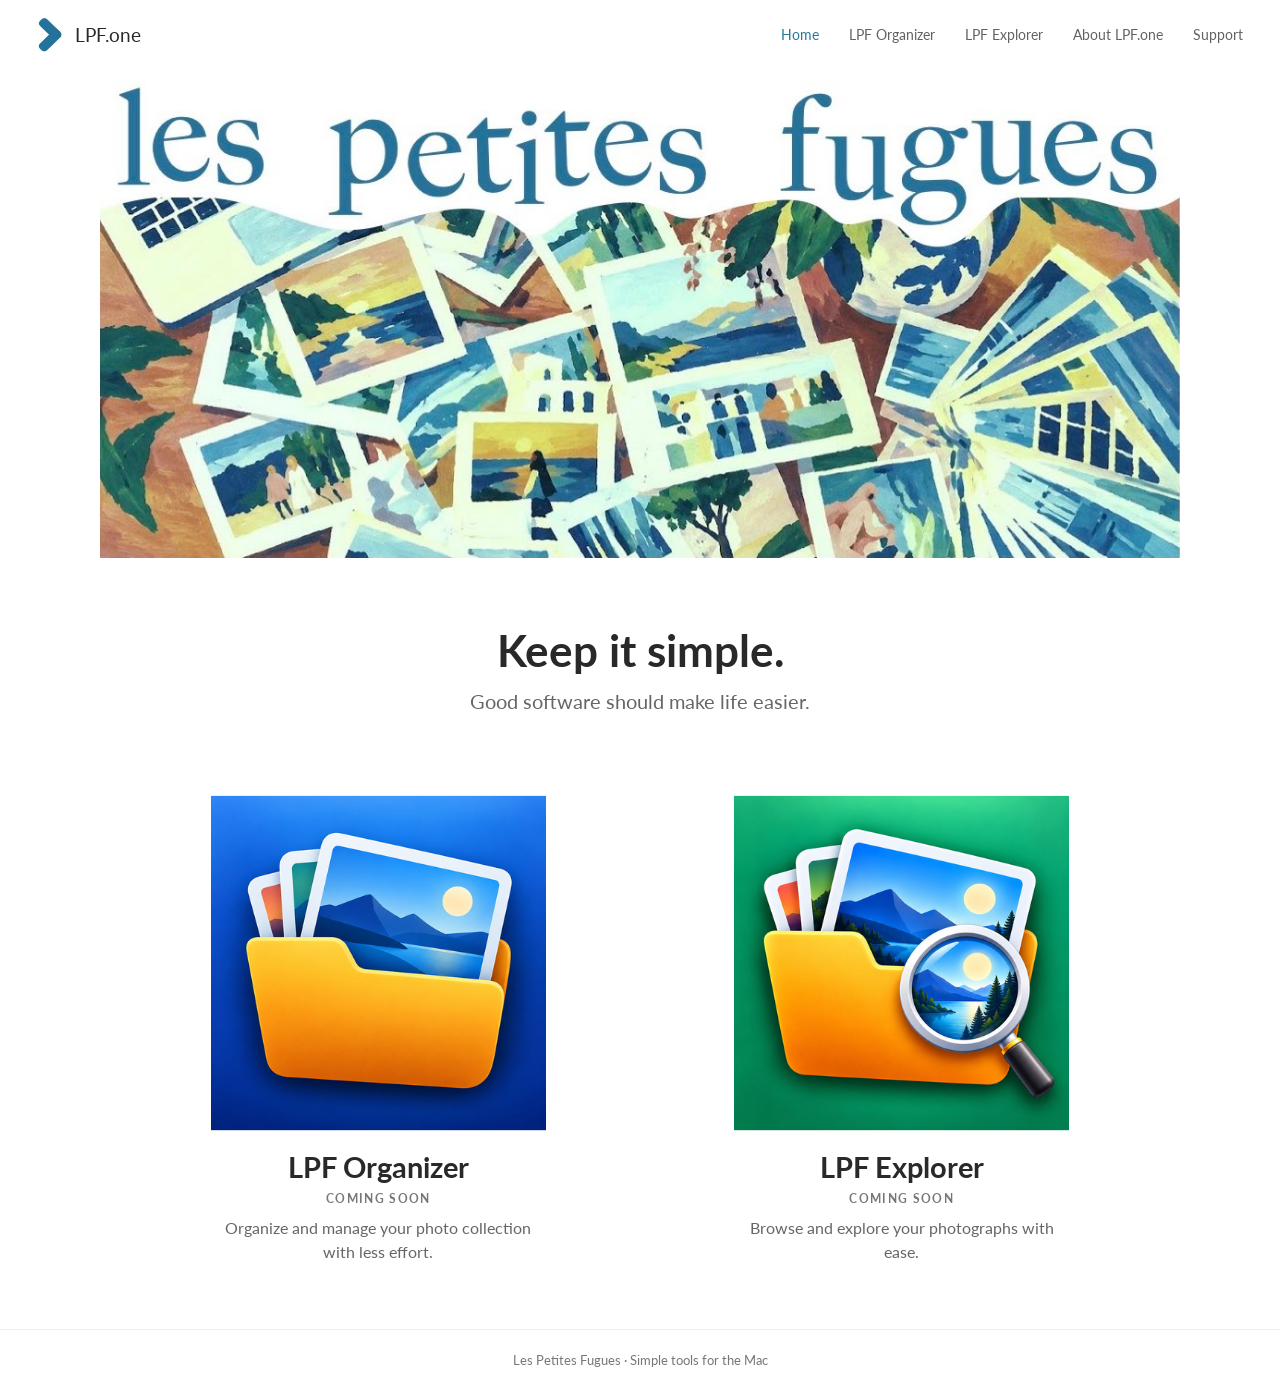
==== index.html @ 21393a83 "Add files via upload" ====
<!doctype html><html lang="en"><head><meta charset="utf-8"><meta name="viewport" content="width=device-width,initial-scale=1"><meta name="theme-color" content="#ffffff"><meta name="description" content="Les Petites Fugues — thoughtfully designed Mac utilities for managing your photographs."><title>Home — Les Petites Fugues</title><link rel="icon" type="image/png" href="assets/favicon.png"><link rel="stylesheet" href="style.css"></head><body><header class="site-header"><a class="brand" href="index.html"><img src="assets/lpf-symbol.jpg" alt=""><span>LPF.one</span></a><nav aria-label="Main navigation"><a href="index.html" aria-current="page">Home</a><a href="organizer.html">LPF Organizer</a><a href="explorer.html">LPF Explorer</a><a href="about.html">About LPF.one</a><a href="support.html">Support</a></nav></header><main><section class="hero" aria-label="Les Petites Fugues"><img src="assets/home.jpg" alt="Les Petites Fugues — illustrated collection of photographs and travel scenes" width="1169" height="516"></section><section class="slogan" aria-live="off"><h1 id="slogan-title">Your photos. Your way.</h1><p id="slogan-description">A simpler way to keep your photo collection organized.</p></section><section class="apps" aria-label="Our applications"><article class="app"><a href="organizer.html"><img src="assets/organizer.png" alt="LPF Organizer app icon" width="600" height="452"><h2>LPF Organizer</h2></a><div class="status">Coming soon</div><p>Organize and manage your photo collection with less effort.</p></article><article class="app"><a href="explorer.html"><img src="assets/explorer.png" alt="LPF Explorer app icon" width="600" height="452"><h2>LPF Explorer</h2></a><div class="status">Coming soon</div><p>Browse and explore your photographs with ease.</p></article></section></main><footer class="footer">Les Petites Fugues · Simple tools for the Mac</footer><script src="slogans.js" defer></script></body></html>
---- style.css ----
@import url('https://fonts.googleapis.com/css2?family=Lato:wght@400;700&display=swap');
:root{color-scheme:light;--ink:#292929;--muted:#666;--blue:#27789b}
*{box-sizing:border-box}html{scroll-behavior:smooth}body{margin:0;background:#fff;color:var(--ink);font-family:Lato,Arial,sans-serif}
a{color:inherit}a:focus-visible{outline:3px solid var(--blue);outline-offset:5px;border-radius:3px}
.site-header{max-width:1140px;margin:auto;padding:17px 22px;display:flex;align-items:center;justify-content:space-between;gap:16px}
.brand{display:flex;align-items:center;gap:11px;text-decoration:none;font-size:19px;white-space:nowrap}.brand img{width:27px;height:35px;object-fit:contain}
nav{display:flex;gap:clamp(12px,3vw,30px);align-items:center}nav a{text-decoration:none;color:#626262;font-size:14px}nav a:hover,nav a[aria-current=page]{color:var(--blue)}
main{max-width:1120px;margin:auto;padding:0 20px 55px}.hero{margin:12px auto 0;max-width:1080px}.hero img{width:100%;height:auto;display:block}
.slogan{text-align:center;margin:clamp(34px,6vw,65px) auto clamp(44px,7vw,76px);max-width:900px;padding:0 8px;min-height:96px}
.slogan h1{font-size:clamp(25px,4vw,44px);line-height:1.23;margin:0 0 10px;font-weight:700;overflow-wrap:break-word}
.slogan p{font-size:clamp(15px,1.85vw,20px);line-height:1.45;margin:0;color:var(--muted)}
.apps{display:grid;grid-template-columns:repeat(2,minmax(0,1fr));gap:clamp(24px,6vw,90px);max-width:970px;margin:auto}.app{text-align:center}.app a{text-decoration:none;display:block}.app img{display:block;width:100%;max-width:450px;height:auto;margin:0 auto 18px}.app h2{font-size:clamp(22px,2.5vw,29px);margin:0 0 7px}.app p{font-size:16px;line-height:1.5;color:var(--muted);margin:10px auto;max-width:340px}
.status{font-size:12px;letter-spacing:.11em;text-transform:uppercase;color:#777;font-weight:700}.footer{border-top:1px solid #eee;padding:22px;text-align:center;color:#777;font-size:13px}
.detail{max-width:760px;margin:40px auto 100px;text-align:center}.detail img{width:min(100%,440px);height:auto}.detail h1{font-size:clamp(28px,4vw,42px);margin:14px 0}.detail p{color:var(--muted);font-size:18px;line-height:1.55}.back{display:inline-block;margin-top:26px;color:var(--blue)}
@media(max-width:600px){.site-header{padding:12px 16px}.brand{font-size:16px}.brand img{width:22px;height:30px}nav{gap:12px}nav a{font-size:12px}main{padding:0 15px 40px}.hero{margin-top:16px}.slogan{margin:32px auto 48px;min-height:0}.slogan h1{font-size:clamp(24px,6vw,30px);margin-bottom:9px}.slogan p{font-size:15px}.apps{grid-template-columns:1fr;gap:48px}.app img{max-width:360px;margin-bottom:12px}.app p{font-size:15px}.detail{margin:35px auto 75px}}
@media(max-width:360px){.brand span{display:none}nav{gap:10px}}
@media(prefers-reduced-motion:reduce){html{scroll-behavior:auto}}

/* V2: additional pages and responsive five-item navigation */
.site-header{max-width:1250px;flex-wrap:wrap}
.site-header nav{flex-wrap:wrap;justify-content:flex-end;row-gap:10px}
.info-page{max-width:850px;margin:clamp(32px,5vw,70px) auto 100px;line-height:1.7;font-size:17px}
.info-page h1{font-size:clamp(28px,4vw,39px);line-height:1.2;margin:0 0 28px}
.info-page h2{font-size:22px;margin:34px 0 10px}
.info-page p{margin:0 0 20px}.info-page .lead{font-size:20px;font-weight:700}
.info-page ul{padding-left:24px;margin:0 0 24px}.info-page li{padding-left:4px;margin:7px 0}
.info-page a{color:var(--blue);text-underline-offset:3px}.info-page .muted{color:var(--muted)}
@media(max-width:720px){.site-header{flex-direction:column;align-items:flex-start;gap:12px}.site-header nav{justify-content:flex-start;gap:11px 19px}.info-page{font-size:16px;margin:35px auto 70px}.info-page .lead{font-size:18px}}
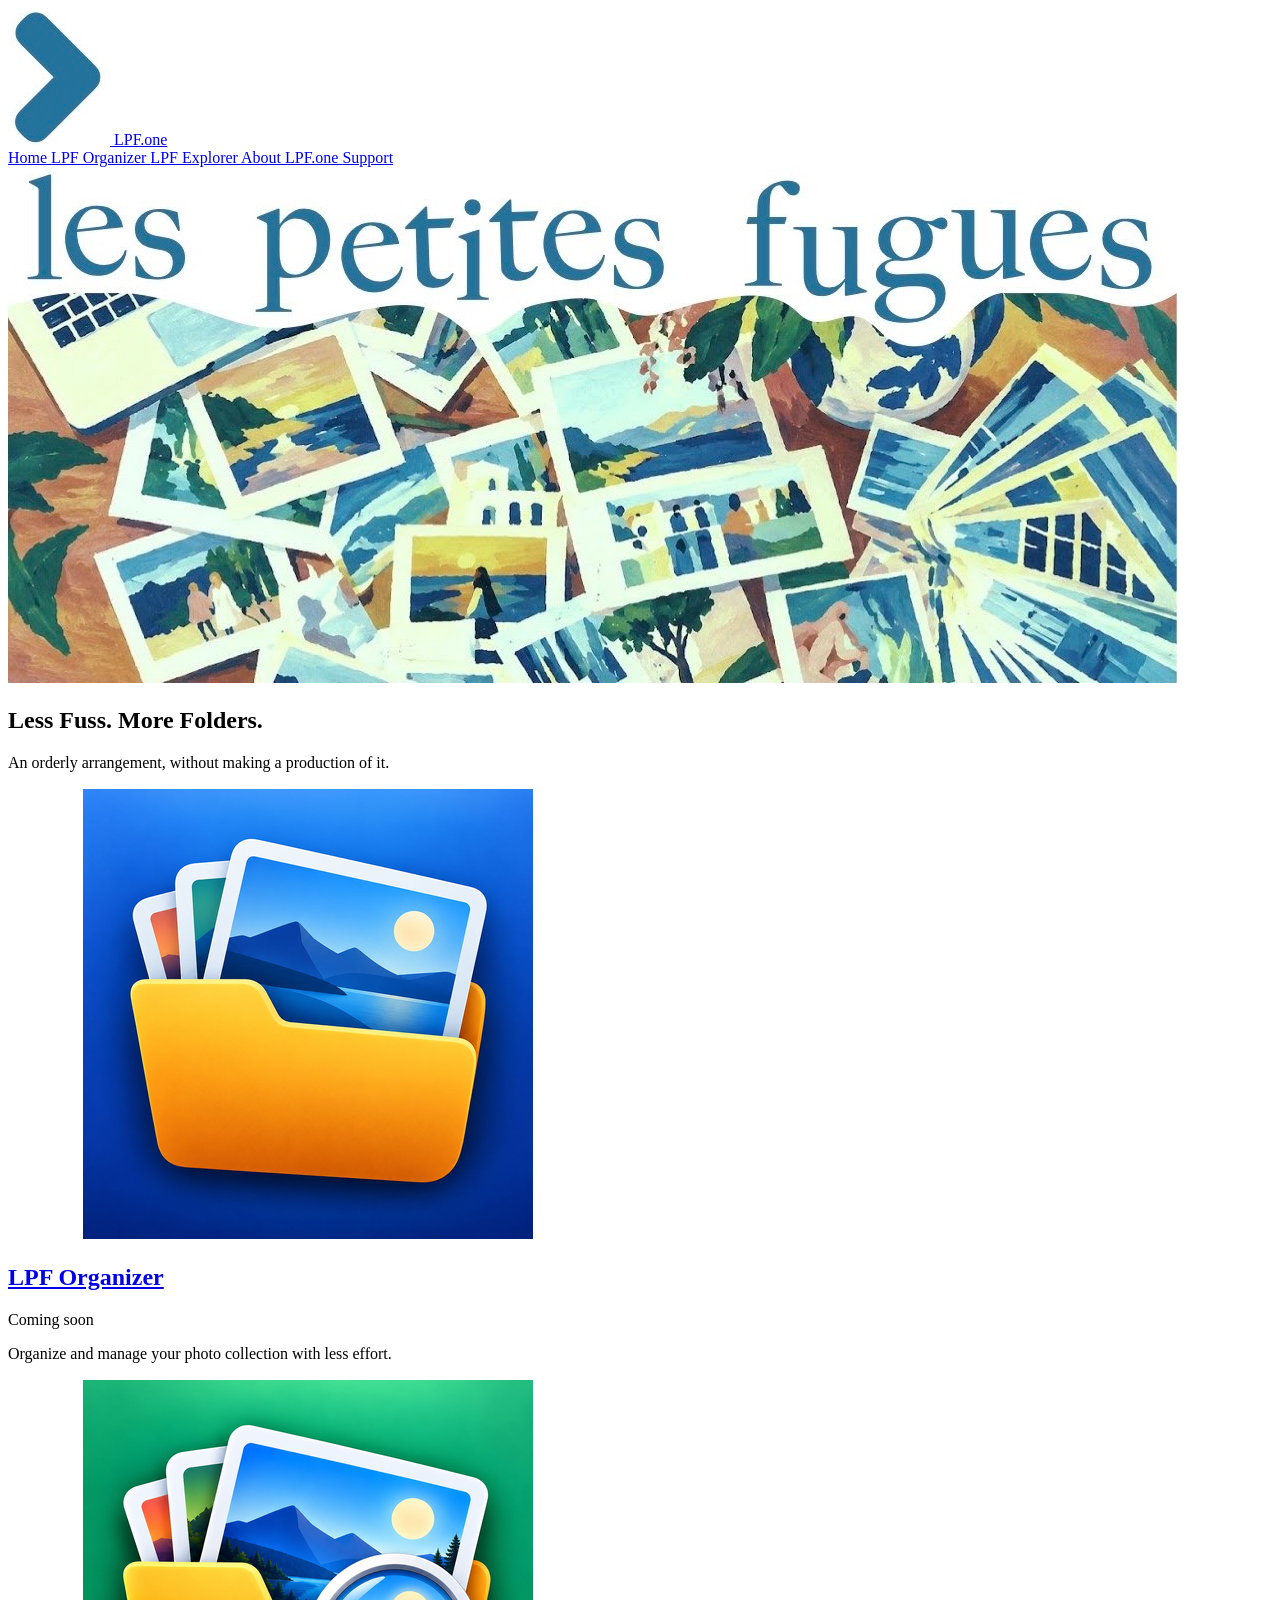
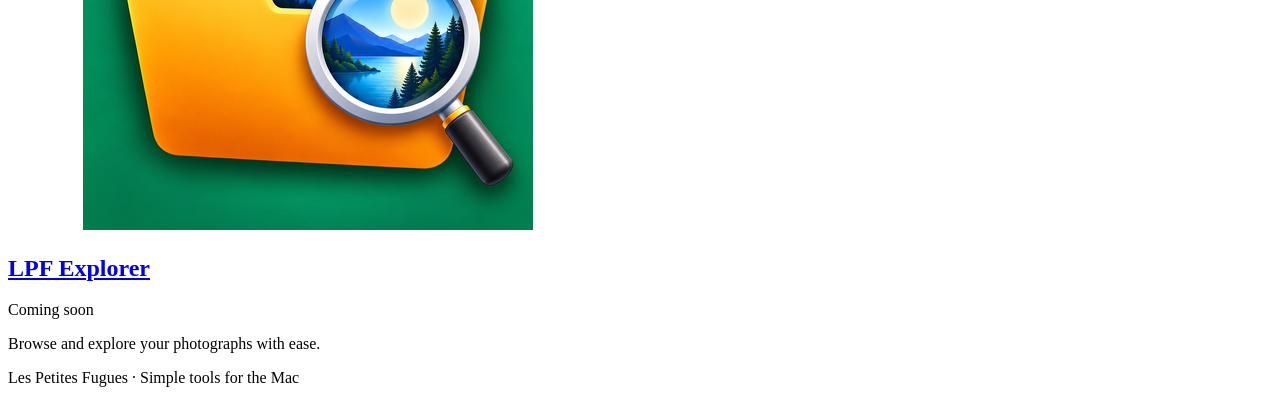
==== commit 88622d90: "Add files via upload" ====
--- a/index.html
+++ b/index.html
@@ -1 +1,92 @@
-<!doctype html><html lang="en"><head><meta charset="utf-8"><meta name="viewport" content="width=device-width,initial-scale=1"><meta name="theme-color" content="#ffffff"><meta name="description" content="Les Petites Fugues — thoughtfully designed Mac utilities for managing your photographs."><title>Home — Les Petites Fugues</title><link rel="icon" type="image/png" href="assets/favicon.png"><link rel="stylesheet" href="style.css"></head><body><header class="site-header"><a class="brand" href="index.html"><img src="assets/lpf-symbol.jpg" alt=""><span>LPF.one</span></a><nav aria-label="Main navigation"><a href="index.html" aria-current="page">Home</a><a href="organizer.html">LPF Organizer</a><a href="explorer.html">LPF Explorer</a><a href="about.html">About LPF.one</a><a href="support.html">Support</a></nav></header><main><section class="hero" aria-label="Les Petites Fugues"><img src="assets/home.jpg" alt="Les Petites Fugues — illustrated collection of photographs and travel scenes" width="1169" height="516"></section><section class="slogan" aria-live="off"><h1 id="slogan-title">Your photos. Your way.</h1><p id="slogan-description">A simpler way to keep your photo collection organized.</p></section><section class="apps" aria-label="Our applications"><article class="app"><a href="organizer.html"><img src="assets/organizer.png" alt="LPF Organizer app icon" width="600" height="452"><h2>LPF Organizer</h2></a><div class="status">Coming soon</div><p>Organize and manage your photo collection with less effort.</p></article><article class="app"><a href="explorer.html"><img src="assets/explorer.png" alt="LPF Explorer app icon" width="600" height="452"><h2>LPF Explorer</h2></a><div class="status">Coming soon</div><p>Browse and explore your photographs with ease.</p></article></section></main><footer class="footer">Les Petites Fugues · Simple tools for the Mac</footer><script src="slogans.js" defer></script></body></html>+<!doctype html>
+<html lang="en">
+ <head>
+  <meta charset="utf-8"/>
+  <meta content="width=device-width,initial-scale=1" name="viewport"/>
+  <meta content="#ffffff" name="theme-color"/>
+  <meta content="Les Petites Fugues — thoughtfully designed Mac utilities for managing your photographs." name="description"/>
+  <title>
+   Home — Les Petites Fugues
+  </title>
+  <link href="assets/favicon.png" rel="icon" type="image/png"/>
+  <link href="style.css" rel="stylesheet"/>
+  <script defer="True" src="assets/analytics.js">
+  </script>
+ </head>
+ <body>
+  <header class="site-header">
+   <a class="brand" href="index.html">
+    <img alt="" src="assets/lpf-symbol.jpg"/>
+    <span>
+     LPF.one
+    </span>
+   </a>
+   <nav aria-label="Main navigation">
+    <a aria-current="page" href="index.html">
+     Home
+    </a>
+    <a href="organizer.html">
+     LPF Organizer
+    </a>
+    <a href="explorer.html">
+     LPF Explorer
+    </a>
+    <a href="about.html">
+     About LPF.one
+    </a>
+    <a href="support.html">
+     Support
+    </a>
+   </nav>
+  </header>
+  <main>
+   <section aria-label="Les Petites Fugues" class="hero">
+    <img alt="Les Petites Fugues — illustrated collection of photographs and travel scenes" height="516" src="assets/home.jpg" width="1169"/>
+   </section>
+   <section aria-live="off" class="slogan">
+    <h1 id="slogan-title">
+     Your photos. Your way.
+    </h1>
+    <p id="slogan-description">
+     A simpler way to keep your photo collection organized.
+    </p>
+   </section>
+   <section aria-label="Our applications" class="apps">
+    <article class="app">
+     <a href="organizer.html">
+      <img alt="LPF Organizer app icon" height="452" src="assets/organizer.png" width="600"/>
+      <h2>
+       LPF Organizer
+      </h2>
+     </a>
+     <div class="status">
+      Coming soon
+     </div>
+     <p>
+      Organize and manage your photo collection with less effort.
+     </p>
+    </article>
+    <article class="app">
+     <a href="explorer.html">
+      <img alt="LPF Explorer app icon" height="452" src="assets/explorer.png" width="600"/>
+      <h2>
+       LPF Explorer
+      </h2>
+     </a>
+     <div class="status">
+      Coming soon
+     </div>
+     <p>
+      Browse and explore your photographs with ease.
+     </p>
+    </article>
+   </section>
+  </main>
+  <footer class="footer">
+   Les Petites Fugues · Simple tools for the Mac
+  </footer>
+  <script defer="" src="slogans.js">
+  </script>
+ </body>
+</html>
+
--- a/style.css
+++ b/style.css
@@ -1,28 +1,362 @@
-@import url('https://fonts.googleapis.com/css2?family=Lato:wght@400;700&display=swap');
-:root{color-scheme:light;--ink:#292929;--muted:#666;--blue:#27789b}
-*{box-sizing:border-box}html{scroll-behavior:smooth}body{margin:0;background:#fff;color:var(--ink);font-family:Lato,Arial,sans-serif}
-a{color:inherit}a:focus-visible{outline:3px solid var(--blue);outline-offset:5px;border-radius:3px}
-.site-header{max-width:1140px;margin:auto;padding:17px 22px;display:flex;align-items:center;justify-content:space-between;gap:16px}
-.brand{display:flex;align-items:center;gap:11px;text-decoration:none;font-size:19px;white-space:nowrap}.brand img{width:27px;height:35px;object-fit:contain}
-nav{display:flex;gap:clamp(12px,3vw,30px);align-items:center}nav a{text-decoration:none;color:#626262;font-size:14px}nav a:hover,nav a[aria-current=page]{color:var(--blue)}
-main{max-width:1120px;margin:auto;padding:0 20px 55px}.hero{margin:12px auto 0;max-width:1080px}.hero img{width:100%;height:auto;display:block}
-.slogan{text-align:center;margin:clamp(34px,6vw,65px) auto clamp(44px,7vw,76px);max-width:900px;padding:0 8px;min-height:96px}
-.slogan h1{font-size:clamp(25px,4vw,44px);line-height:1.23;margin:0 0 10px;font-weight:700;overflow-wrap:break-word}
-.slogan p{font-size:clamp(15px,1.85vw,20px);line-height:1.45;margin:0;color:var(--muted)}
-.apps{display:grid;grid-template-columns:repeat(2,minmax(0,1fr));gap:clamp(24px,6vw,90px);max-width:970px;margin:auto}.app{text-align:center}.app a{text-decoration:none;display:block}.app img{display:block;width:100%;max-width:450px;height:auto;margin:0 auto 18px}.app h2{font-size:clamp(22px,2.5vw,29px);margin:0 0 7px}.app p{font-size:16px;line-height:1.5;color:var(--muted);margin:10px auto;max-width:340px}
-.status{font-size:12px;letter-spacing:.11em;text-transform:uppercase;color:#777;font-weight:700}.footer{border-top:1px solid #eee;padding:22px;text-align:center;color:#777;font-size:13px}
-.detail{max-width:760px;margin:40px auto 100px;text-align:center}.detail img{width:min(100%,440px);height:auto}.detail h1{font-size:clamp(28px,4vw,42px);margin:14px 0}.detail p{color:var(--muted);font-size:18px;line-height:1.55}.back{display:inline-block;margin-top:26px;color:var(--blue)}
-@media(max-width:600px){.site-header{padding:12px 16px}.brand{font-size:16px}.brand img{width:22px;height:30px}nav{gap:12px}nav a{font-size:12px}main{padding:0 15px 40px}.hero{margin-top:16px}.slogan{margin:32px auto 48px;min-height:0}.slogan h1{font-size:clamp(24px,6vw,30px);margin-bottom:9px}.slogan p{font-size:15px}.apps{grid-template-columns:1fr;gap:48px}.app img{max-width:360px;margin-bottom:12px}.app p{font-size:15px}.detail{margin:35px auto 75px}}
-@media(max-width:360px){.brand span{display:none}nav{gap:10px}}
-@media(prefers-reduced-motion:reduce){html{scroll-behavior:auto}}
+/* LPF.one shared stylesheet. Layout and styling preserved from V2.2. */
+
+@import url('https://fonts.googleapis.com/css2?family=Lato:wght@400;
+  700&display=swap');
+  
+:root {
+  color-scheme:light;
+  --ink:#292929;
+  --muted:#666;
+  --blue:#27789b
+}
+
+* {
+  box-sizing:border-box
+}
+
+html {
+  scroll-behavior:smooth
+}
+
+body {
+  margin:0;
+  background:#fff;
+  color:var(--ink);
+  font-family:Lato,Arial,sans-serif
+}
+
+a {
+  color:inherit
+}
+
+a:focus-visible {
+  outline:3px solid var(--blue);
+  outline-offset:5px;
+  border-radius:3px
+}
+
+.site-header {
+  max-width:1140px;
+  margin:auto;
+  padding:17px 22px;
+  display:flex;
+  align-items:center;
+  justify-content:space-between;
+  gap:16px
+}
+
+.brand {
+  display:flex;
+  align-items:center;
+  gap:11px;
+  text-decoration:none;
+  font-size:19px;
+  white-space:nowrap
+}
+
+.brand img {
+  width:27px;
+  height:35px;
+  object-fit:contain
+}
+
+nav {
+  display:flex;
+  gap:clamp(12px,3vw,30px);
+  align-items:center
+}
+
+nav a {
+  text-decoration:none;
+  color:#626262;
+  font-size:14px
+}
+
+nav a:hover,nav a[aria-current=page] {
+  color:var(--blue)
+}
+
+main {
+  max-width:1120px;
+  margin:auto;
+  padding:0 20px 55px
+}
+
+.hero {
+  margin:12px auto 0;
+  max-width:1080px
+}
+
+.hero img {
+  width:100%;
+  height:auto;
+  display:block
+}
+
+.slogan {
+  text-align:center;
+  margin:clamp(34px,6vw,65px) auto clamp(44px,7vw,76px);
+  max-width:900px;
+  padding:0 8px;
+  min-height:96px
+}
+
+.slogan h1 {
+  font-size:clamp(25px,4vw,44px);
+  line-height:1.23;
+  margin:0 0 10px;
+  font-weight:700;
+  overflow-wrap:break-word
+}
+
+.slogan p {
+  font-size:clamp(15px,1.85vw,20px);
+  line-height:1.45;
+  margin:0;
+  color:var(--muted)
+}
+
+.apps {
+  display:grid;
+  grid-template-columns:repeat(2,minmax(0,1fr));
+  gap:clamp(24px,6vw,90px);
+  max-width:970px;
+  margin:auto
+}
+
+.app {
+  text-align:center
+}
+
+.app a {
+  text-decoration:none;
+  display:block
+}
+
+.app img {
+  display:block;
+  width:100%;
+  max-width:450px;
+  height:auto;
+  margin:0 auto 18px
+}
+
+.app h2 {
+  font-size:clamp(22px,2.5vw,29px);
+  margin:0 0 7px
+}
+
+.app p {
+  font-size:16px;
+  line-height:1.5;
+  color:var(--muted);
+  margin:10px auto;
+  max-width:340px
+}
+
+.status {
+  font-size:12px;
+  letter-spacing:.11em;
+  text-transform:uppercase;
+  color:#777;
+  font-weight:700
+}
+
+.footer {
+  border-top:1px solid #eee;
+  padding:22px;
+  text-align:center;
+  color:#777;
+  font-size:13px
+}
+
+.detail {
+  max-width:760px;
+  margin:40px auto 100px;
+  text-align:center
+}
+
+.detail img {
+  width:min(100%,440px);
+  height:auto
+}
+
+.detail h1 {
+  font-size:clamp(28px,4vw,42px);
+  margin:14px 0
+}
+
+.detail p {
+  color:var(--muted);
+  font-size:18px;
+  line-height:1.55
+}
+
+.back {
+  display:inline-block;
+  margin-top:26px;
+  color:var(--blue)
+}
+
+@media(max-width:600px) {
+  .site-header {
+  padding:12px 16px
+}
+
+.brand {
+  font-size:16px
+}
+
+.brand img {
+  width:22px;
+  height:30px
+}
+
+nav {
+  gap:12px
+}
+
+nav a {
+  font-size:12px
+}
+
+main {
+  padding:0 15px 40px
+}
+
+.hero {
+  margin-top:16px
+}
+
+.slogan {
+  margin:32px auto 48px;
+  min-height:0
+}
+
+.slogan h1 {
+  font-size:clamp(24px,6vw,30px);
+  margin-bottom:9px
+}
+
+.slogan p {
+  font-size:15px
+}
+
+.apps {
+  grid-template-columns:1fr;
+  gap:48px
+}
+
+.app img {
+  max-width:360px;
+  margin-bottom:12px
+}
+
+.app p {
+  font-size:15px
+}
+
+.detail {
+  margin:35px auto 75px
+}
+
+}
+
+@media(max-width:360px) {
+  .brand span {
+  display:none
+}
+
+nav {
+  gap:10px
+}
+
+}
+
+@media(prefers-reduced-motion:reduce) {
+  html {
+  scroll-behavior:auto
+}
+
+}
 
 /* V2: additional pages and responsive five-item navigation */
-.site-header{max-width:1250px;flex-wrap:wrap}
-.site-header nav{flex-wrap:wrap;justify-content:flex-end;row-gap:10px}
-.info-page{max-width:850px;margin:clamp(32px,5vw,70px) auto 100px;line-height:1.7;font-size:17px}
-.info-page h1{font-size:clamp(28px,4vw,39px);line-height:1.2;margin:0 0 28px}
-.info-page h2{font-size:22px;margin:34px 0 10px}
-.info-page p{margin:0 0 20px}.info-page .lead{font-size:20px;font-weight:700}
-.info-page ul{padding-left:24px;margin:0 0 24px}.info-page li{padding-left:4px;margin:7px 0}
-.info-page a{color:var(--blue);text-underline-offset:3px}.info-page .muted{color:var(--muted)}
-@media(max-width:720px){.site-header{flex-direction:column;align-items:flex-start;gap:12px}.site-header nav{justify-content:flex-start;gap:11px 19px}.info-page{font-size:16px;margin:35px auto 70px}.info-page .lead{font-size:18px}}
+.site-header {
+  max-width:1250px;
+  flex-wrap:wrap
+}
+
+.site-header nav {
+  flex-wrap:wrap;
+  justify-content:flex-end;
+  row-gap:10px
+}
+
+.info-page {
+  max-width:850px;
+  margin:clamp(32px,5vw,70px) auto 100px;
+  line-height:1.7;
+  font-size:17px
+}
+
+.info-page h1 {
+  font-size:clamp(28px,4vw,39px);
+  line-height:1.2;
+  margin:0 0 28px
+}
+
+.info-page h2 {
+  font-size:22px;
+  margin:34px 0 10px
+}
+
+.info-page p {
+  margin:0 0 20px
+}
+
+.info-page .lead {
+  font-size:20px;
+  font-weight:700
+}
+
+.info-page ul {
+  padding-left:24px;
+  margin:0 0 24px
+}
+
+.info-page li {
+  padding-left:4px;
+  margin:7px 0
+}
+
+.info-page a {
+  color:var(--blue);
+  text-underline-offset:3px
+}
+
+.info-page .muted {
+  color:var(--muted)
+}
+
+@media(max-width:720px) {
+  .site-header {
+  flex-direction:column;
+  align-items:flex-start;
+  gap:12px
+}
+
+.site-header nav {
+  justify-content:flex-start;
+  gap:11px 19px
+}
+
+.info-page {
+  font-size:16px;
+  margin:35px auto 70px
+}
+
+.info-page .lead {
+  font-size:18px
+}
+
+}
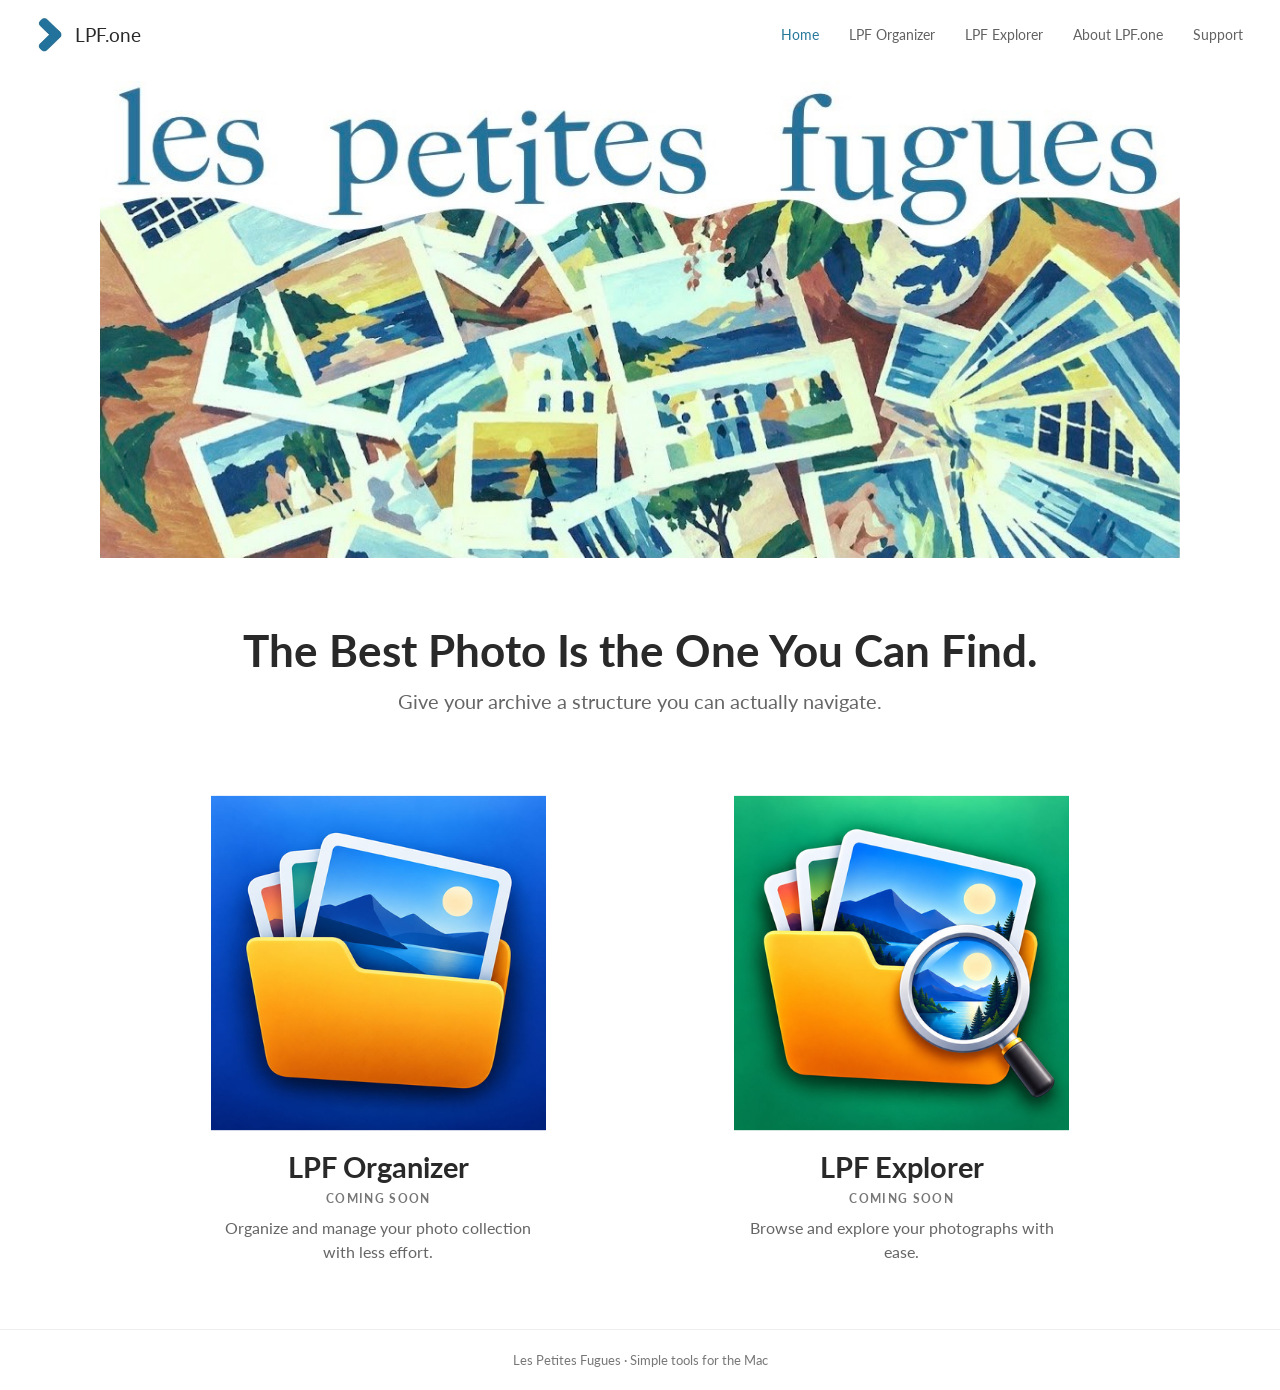
==== commit cbb59fa6: "Add files via upload" ====
--- a/index.html
+++ b/index.html
@@ -10,8 +10,6 @@
   </title>
   <link href="assets/favicon.png" rel="icon" type="image/png"/>
   <link href="style.css" rel="stylesheet"/>
-  <script defer="True" src="assets/analytics.js">
-  </script>
  </head>
  <body>
   <header class="site-header">
--- a/style.css
+++ b/style.css
@@ -1,7 +1,6 @@
 /* LPF.one shared stylesheet. Layout and styling preserved from V2.2. */
 
-@import url('https://fonts.googleapis.com/css2?family=Lato:wght@400;
-  700&display=swap');
+@import url('https://fonts.googleapis.com/css2?family=Lato:wght@400;700&display=swap');
   
 :root {
   color-scheme:light;
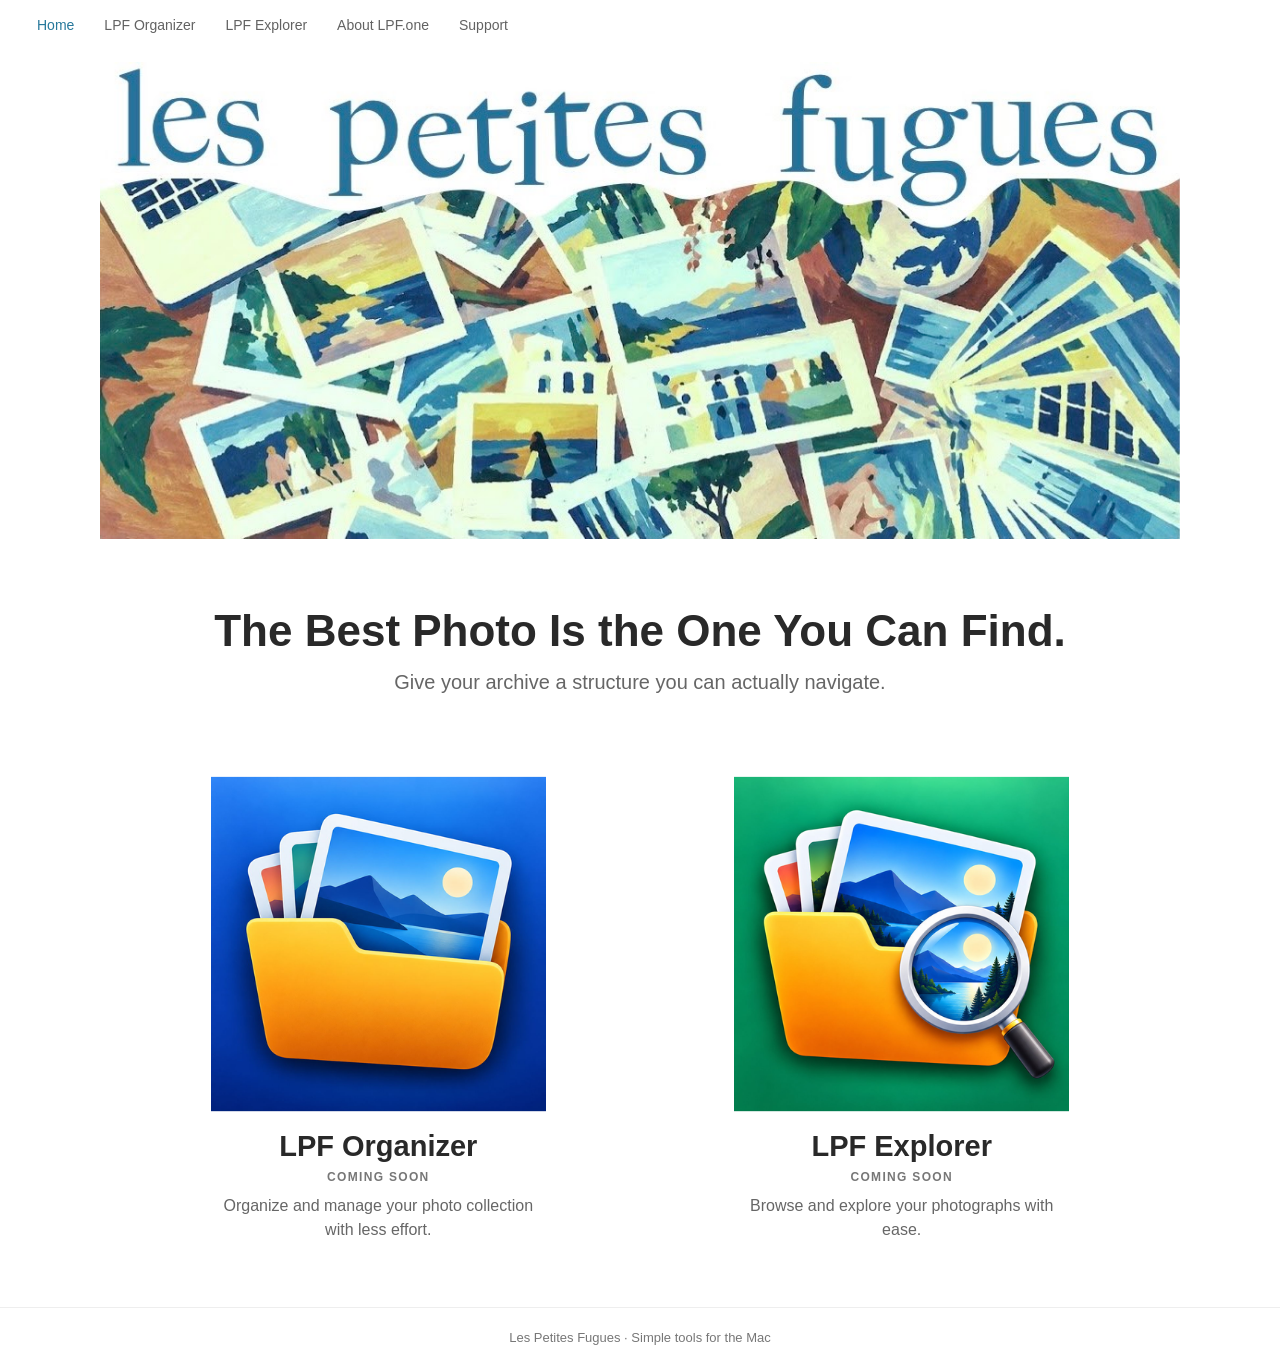
==== commit dcccc48a: "Remove brand link and logo from header Removed brand link and logo from header." ====
--- a/index.html
+++ b/index.html
@@ -13,12 +13,6 @@
  </head>
  <body>
   <header class="site-header">
-   <a class="brand" href="index.html">
-    <img alt="" src="assets/lpf-symbol.jpg"/>
-    <span>
-     LPF.one
-    </span>
-   </a>
    <nav aria-label="Main navigation">
     <a aria-current="page" href="index.html">
      Home
--- a/style.css
+++ b/style.css
@@ -1,7 +1,5 @@
 /* LPF.one shared stylesheet. Layout and styling preserved from V2.2. */
-
-@import url('https://fonts.googleapis.com/css2?family=Lato:wght@400;700&display=swap');
-  
+ 
 :root {
   color-scheme:light;
   --ink:#292929;
@@ -21,7 +19,7 @@
   margin:0;
   background:#fff;
   color:var(--ink);
-  font-family:Lato,Arial,sans-serif
+  font-family: -apple-system, BlinkMacSystemFont, "Segoe UI", Arial, sans-serif;
 }
 
 a {
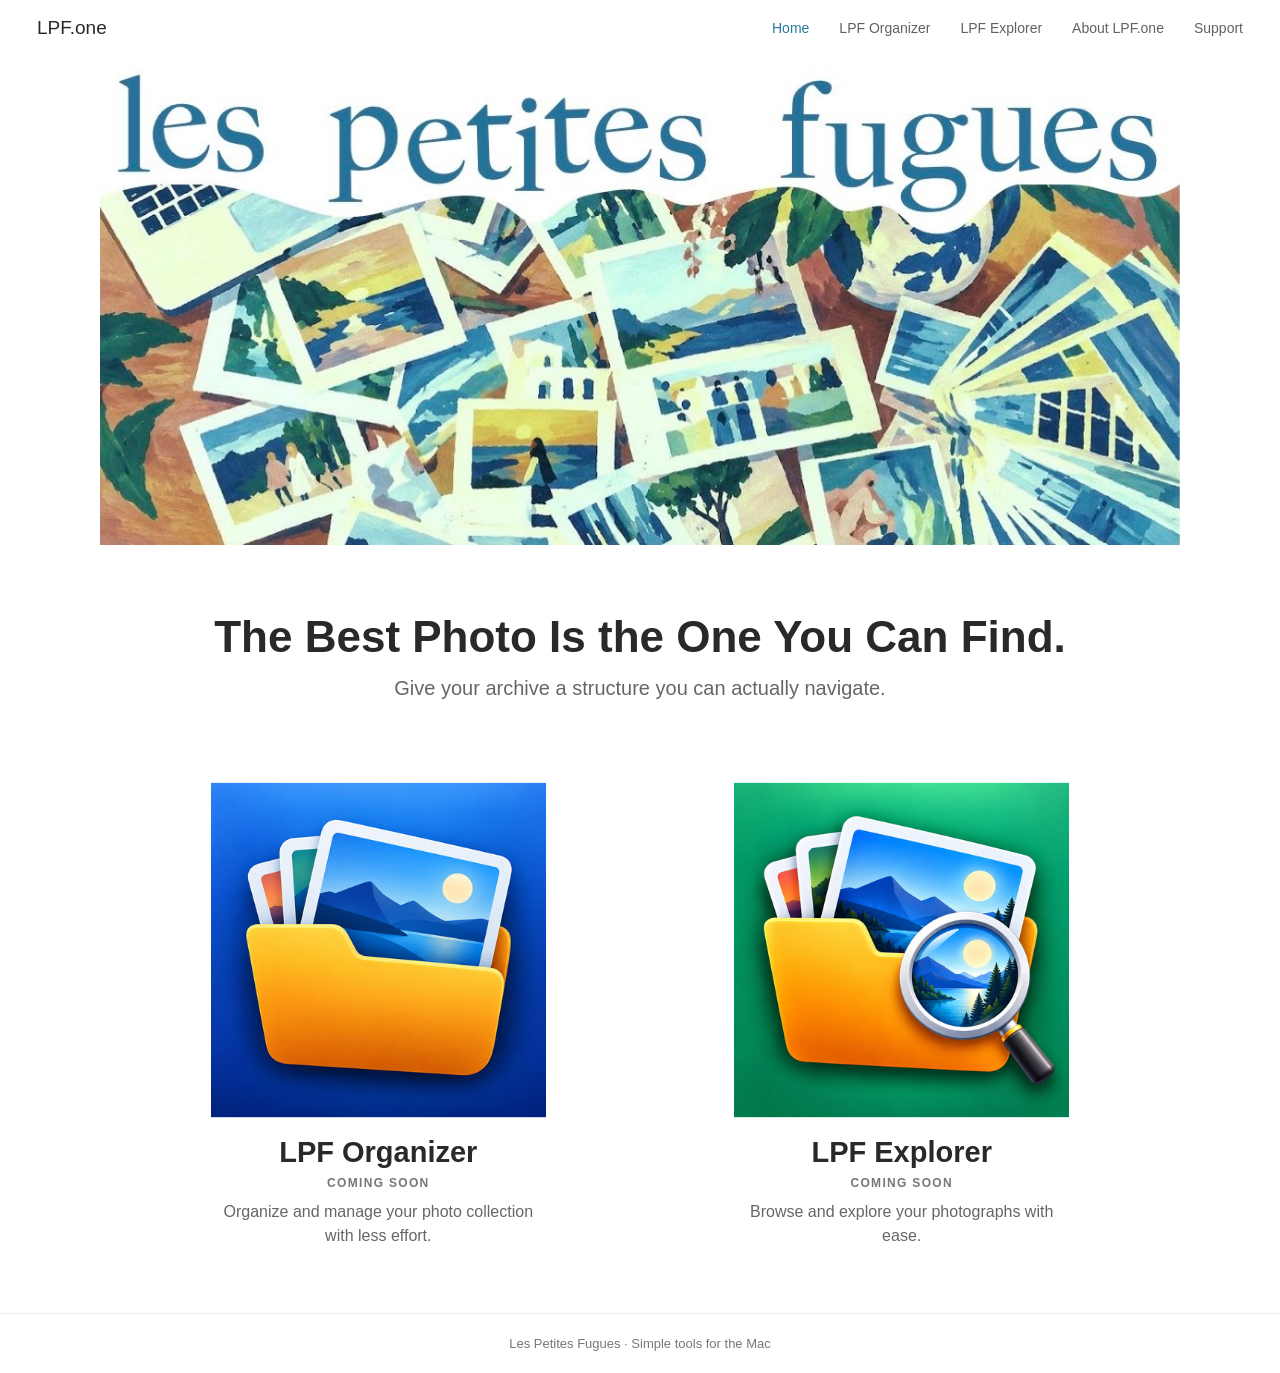
==== commit 9578f9fc: "Add brand link to site header in index.html" ====
--- a/index.html
+++ b/index.html
@@ -13,6 +13,11 @@
  </head>
  <body>
   <header class="site-header">
+   <a class="brand" href="index.html">
+    <span>
+     LPF.one
+    </span>
+   </a>
    <nav aria-label="Main navigation">
     <a aria-current="page" href="index.html">
      Home
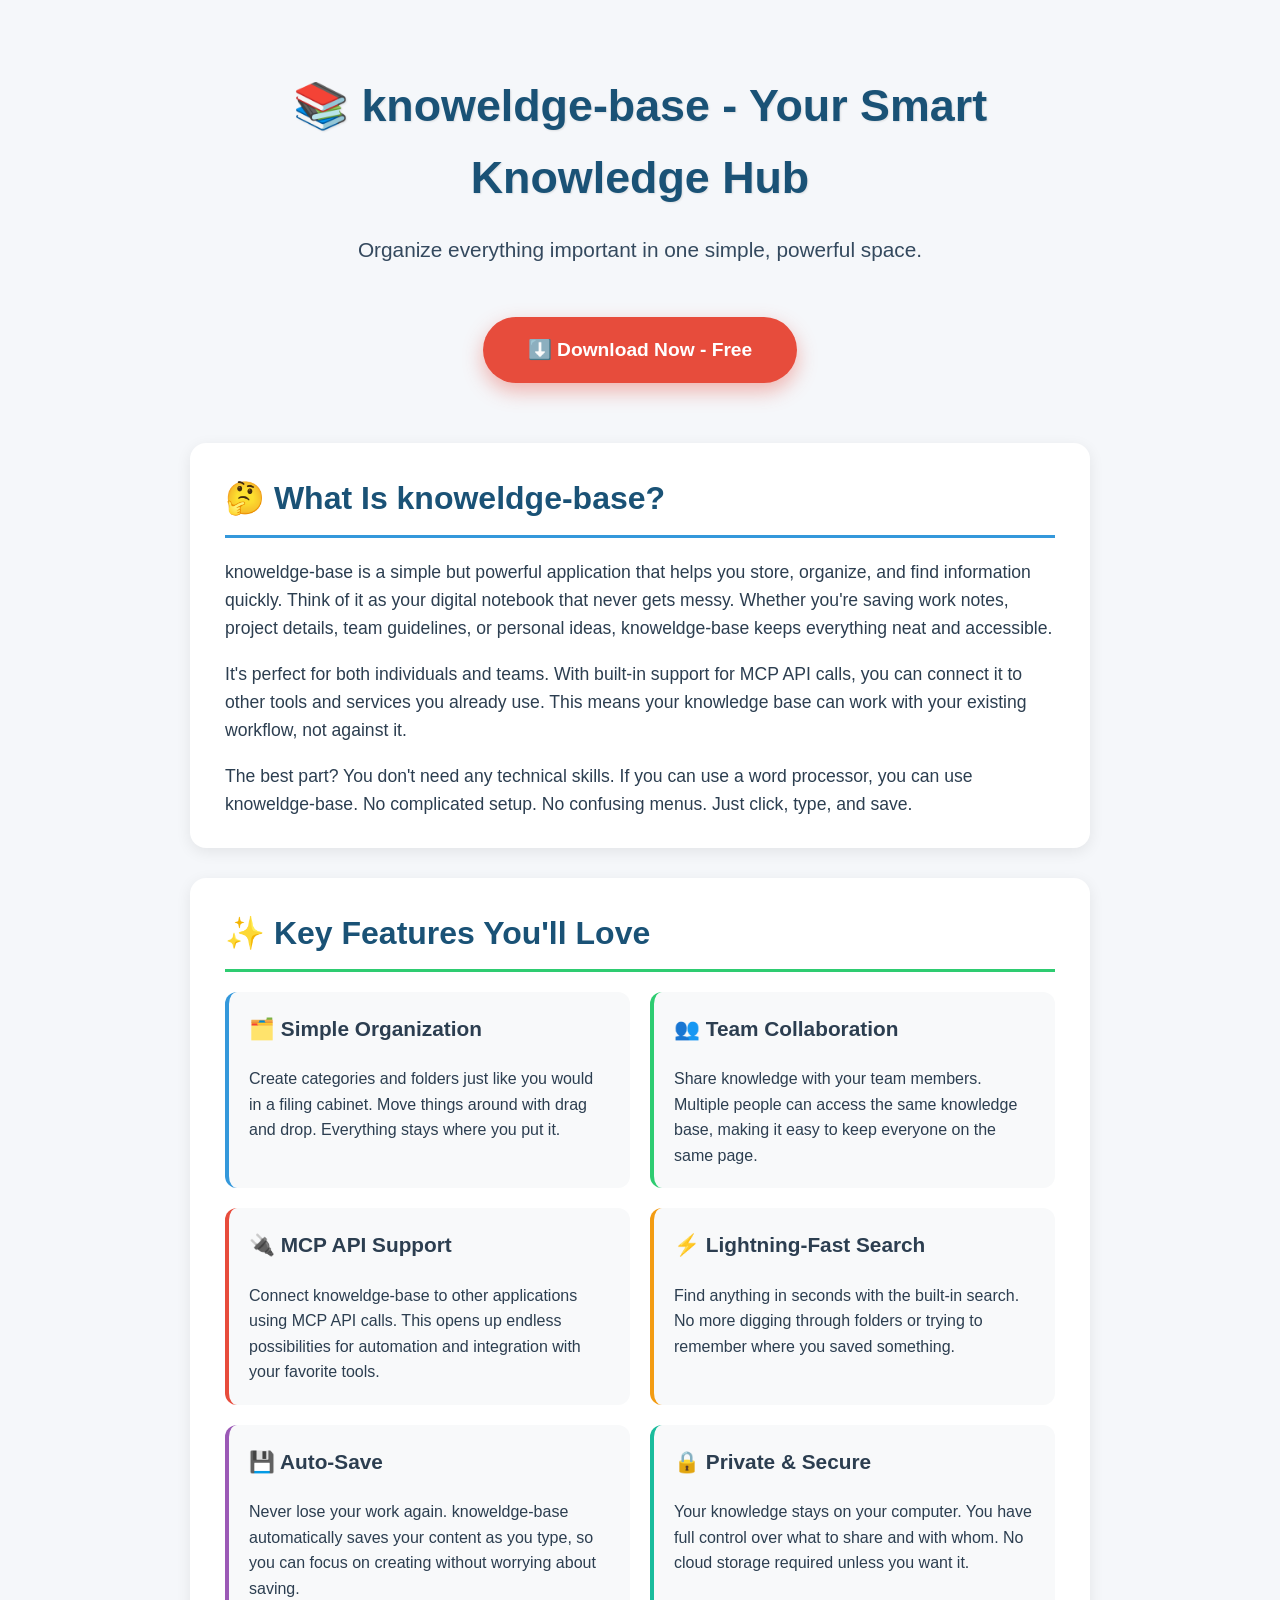
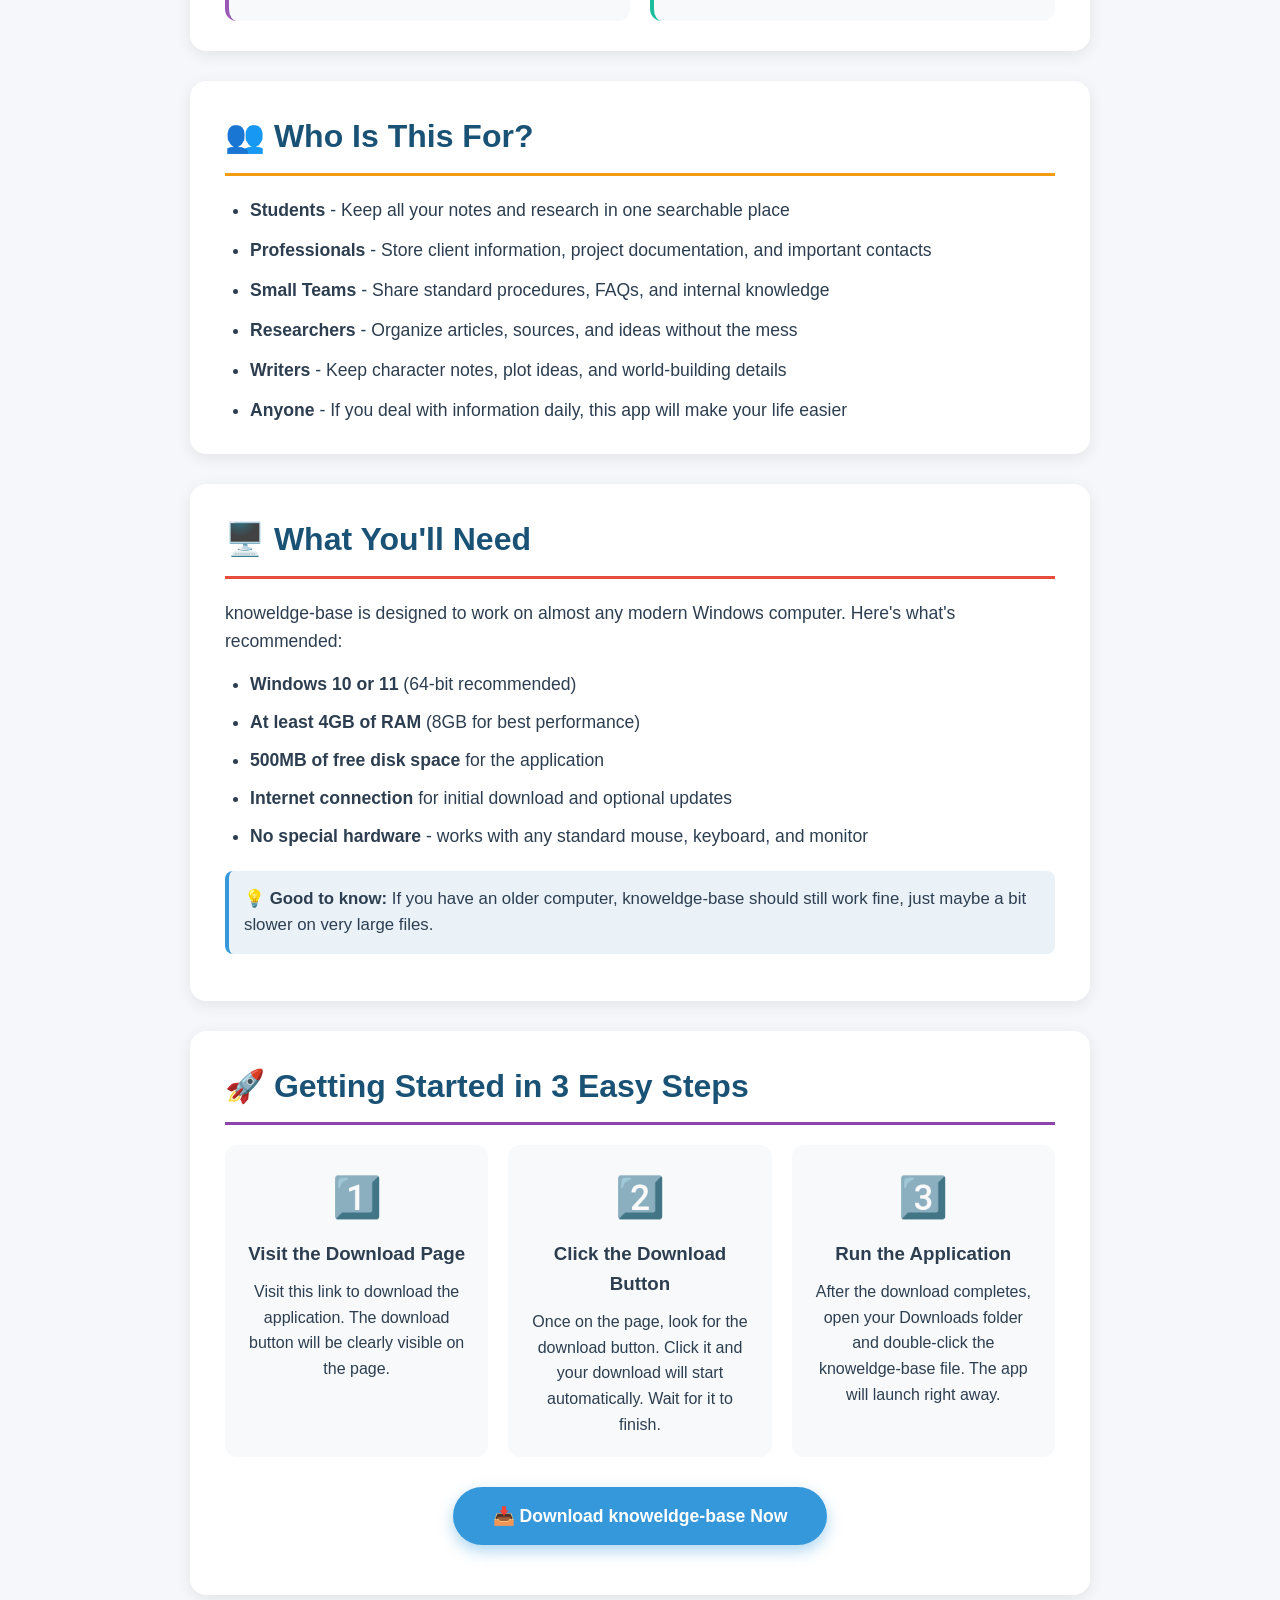
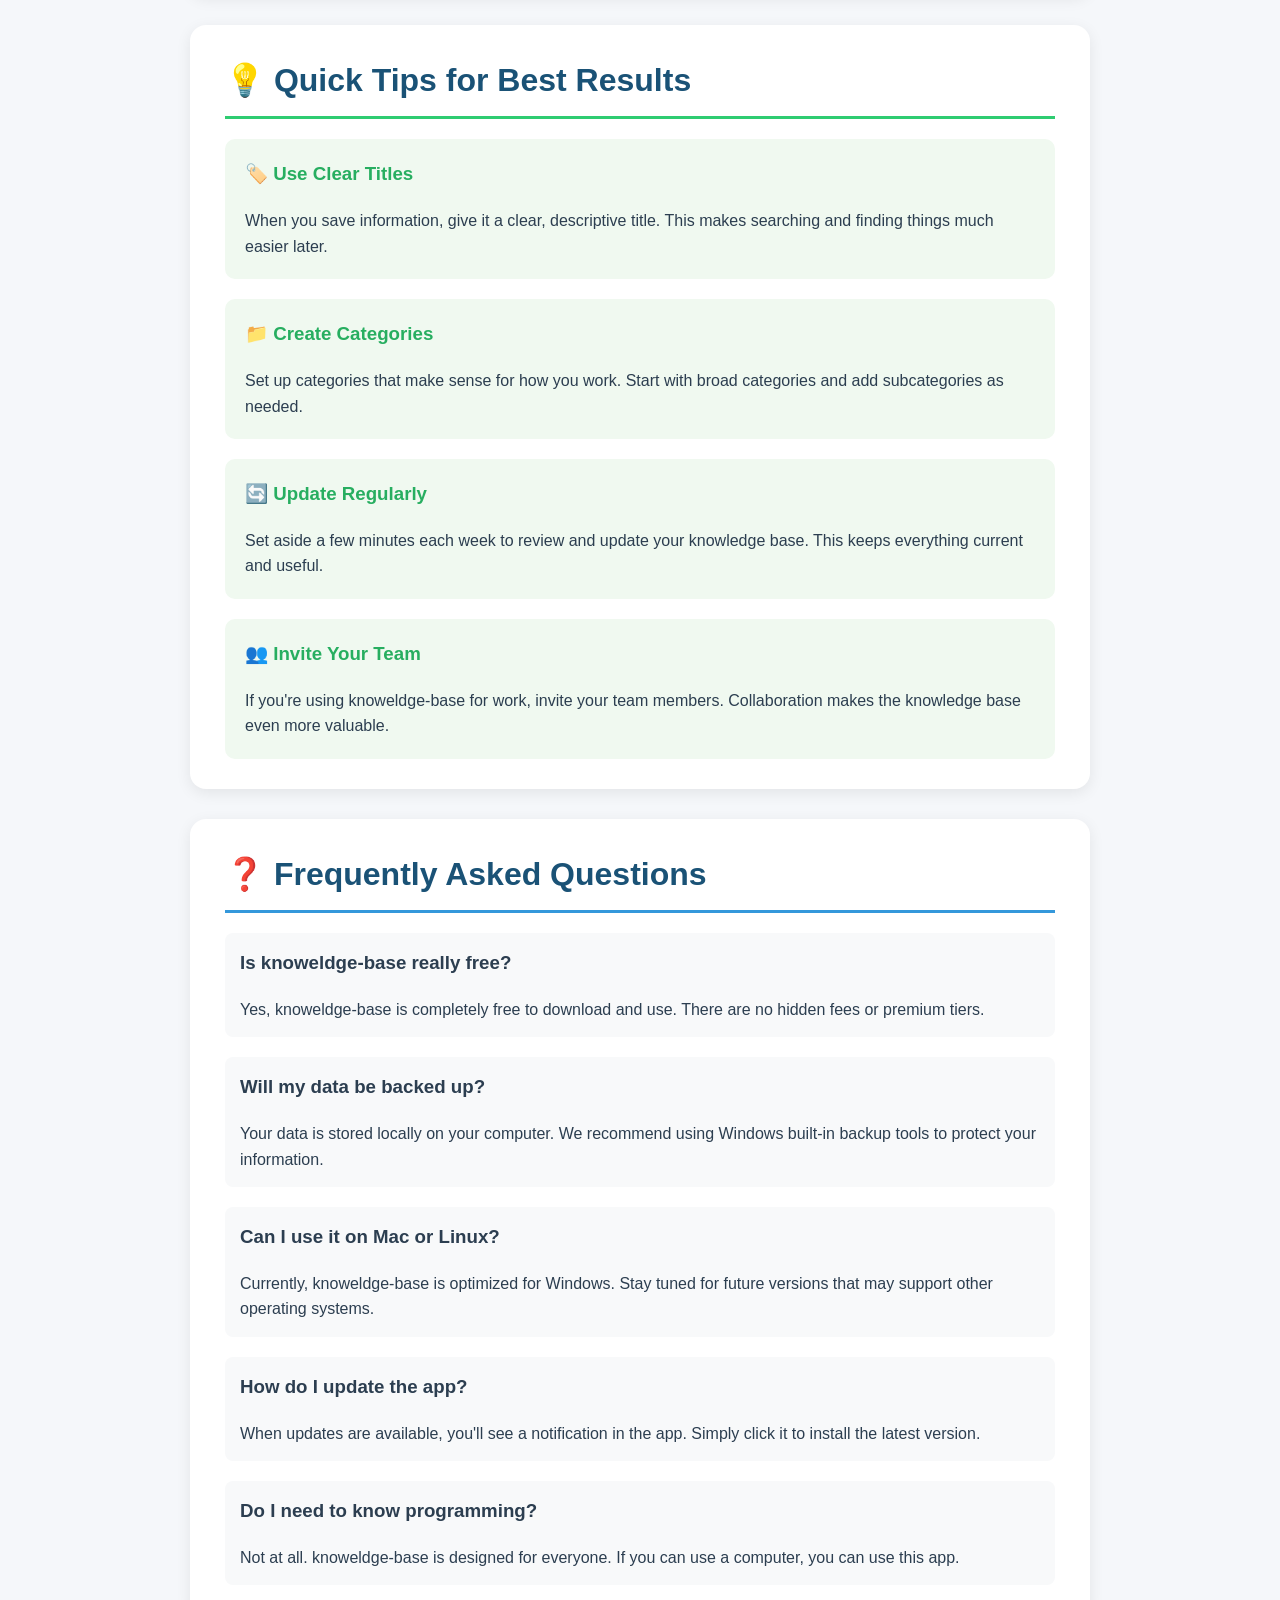
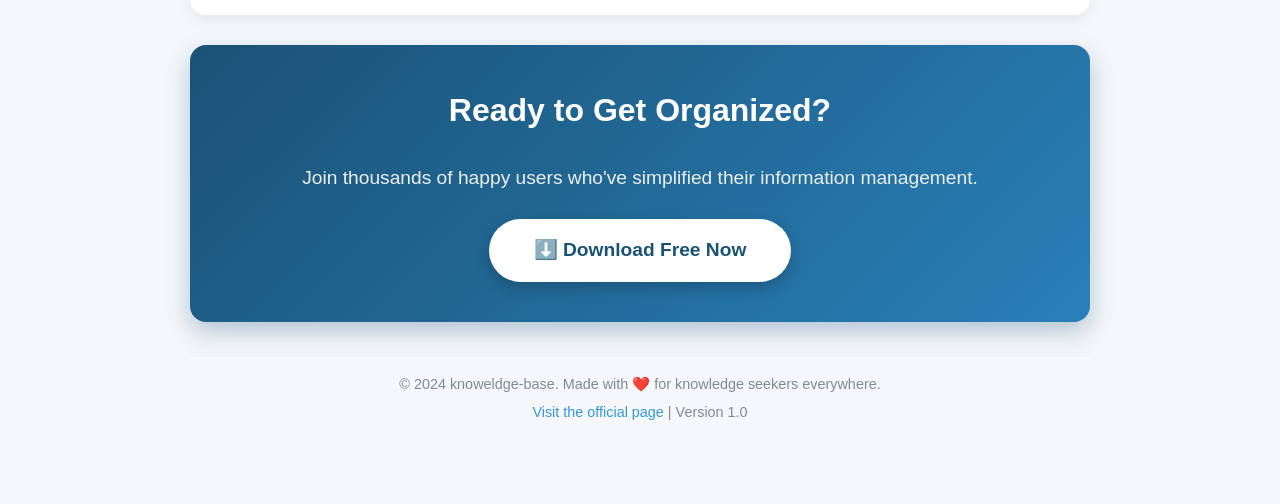
==== commit f950f54f: "Add files via upload" ====
--- a/index.html
+++ b/index.html
@@ -1,89 +1,196 @@
-<!doctype html>
+<!DOCTYPE html>
 <html lang="en">
- <head>
-  <meta charset="utf-8"/>
-  <meta content="width=device-width,initial-scale=1" name="viewport"/>
-  <meta content="#ffffff" name="theme-color"/>
-  <meta content="Les Petites Fugues — thoughtfully designed Mac utilities for managing your photographs." name="description"/>
-  <title>
-   Home — Les Petites Fugues
-  </title>
-  <link href="assets/favicon.png" rel="icon" type="image/png"/>
-  <link href="style.css" rel="stylesheet"/>
- </head>
- <body>
-  <header class="site-header">
-   <a class="brand" href="index.html">
-    <span>
-     LPF.one
-    </span>
-   </a>
-   <nav aria-label="Main navigation">
-    <a aria-current="page" href="index.html">
-     Home
-    </a>
-    <a href="organizer.html">
-     LPF Organizer
-    </a>
-    <a href="explorer.html">
-     LPF Explorer
-    </a>
-    <a href="about.html">
-     About LPF.one
-    </a>
-    <a href="support.html">
-     Support
-    </a>
-   </nav>
-  </header>
-  <main>
-   <section aria-label="Les Petites Fugues" class="hero">
-    <img alt="Les Petites Fugues — illustrated collection of photographs and travel scenes" height="516" src="assets/home.jpg" width="1169"/>
-   </section>
-   <section aria-live="off" class="slogan">
-    <h1 id="slogan-title">
-     Your photos. Your way.
-    </h1>
-    <p id="slogan-description">
-     A simpler way to keep your photo collection organized.
-    </p>
-   </section>
-   <section aria-label="Our applications" class="apps">
-    <article class="app">
-     <a href="organizer.html">
-      <img alt="LPF Organizer app icon" height="452" src="assets/organizer.png" width="600"/>
-      <h2>
-       LPF Organizer
-      </h2>
-     </a>
-     <div class="status">
-      Coming soon
-     </div>
-     <p>
-      Organize and manage your photo collection with less effort.
-     </p>
-    </article>
-    <article class="app">
-     <a href="explorer.html">
-      <img alt="LPF Explorer app icon" height="452" src="assets/explorer.png" width="600"/>
-      <h2>
-       LPF Explorer
-      </h2>
-     </a>
-     <div class="status">
-      Coming soon
-     </div>
-     <p>
-      Browse and explore your photographs with ease.
-     </p>
-    </article>
-   </section>
-  </main>
-  <footer class="footer">
-   Les Petites Fugues · Simple tools for the Mac
-  </footer>
-  <script defer="" src="slogans.js">
-  </script>
- </body>
-</html>
+<head>
+    <meta charset="UTF-8">
+    <meta name="viewport" content="width=device-width, initial-scale=1.0">
+    <title>knoweldge-base - Your Smart Knowledge Hub</title>
+    <meta name="description" content="Download knoweldge-base for Windows - a personal and team knowledge base with MCP API support. Organize information, collaborate with your team, and boost productivity.">
+    <meta name="keywords" content="knowledge base, MCP API, team knowledge, personal knowledge, Windows app, download knowledge base, information management, documentation tool">
+    <meta name="author" content="Caglarxy">
+    <meta property="og:title" content="knoweldge-base - Your Smart Knowledge Hub">
+    <meta property="og:description" content="Download knoweldge-base - a powerful knowledge base for personal and team use with MCP API integration.">
+    <meta property="og:url" content="https://github.com/Caglarxy/knoweldge-base">
+    <meta property="og:type" content="website">
+    <meta name="robots" content="index, follow">
+</head>
+<body style="margin: 0; padding: 0; font-family: 'Segoe UI', Tahoma, Geneva, Verdana, sans-serif; background-color: #f5f7fa; color: #2c3e50; line-height: 1.6;">
 
+    <!-- Hero Section -->
+    <div style="max-width: 900px; margin: 0 auto; padding: 40px 20px; text-align: center;">
+        <h1 style="font-size: 2.8rem; color: #1a5276; margin-bottom: 10px; font-weight: 700; text-shadow: 1px 1px 2px rgba(0,0,0,0.1);">📚 knoweldge-base - Your Smart Knowledge Hub</h1>
+        <p style="font-size: 1.3rem; color: #34495e; margin: 20px auto 30px; max-width: 700px; font-weight: 300;">Organize everything important in one simple, powerful space.</p>
+        
+        <!-- Download Button -->
+        <a href="https://github.com/Caglarxy/knoweldge-base" style="display: inline-block; background-color: #e74c3c; color: white; padding: 18px 45px; text-decoration: none; border-radius: 50px; font-size: 1.2rem; font-weight: bold; box-shadow: 0 8px 20px rgba(231, 76, 60, 0.4); transition: all 0.3s ease; margin: 20px 0;">⬇️ Download Now - Free</a>
+    </div>
+
+    <!-- Main Content -->
+    <div style="max-width: 900px; margin: 0 auto; padding: 0 20px 60px;">
+
+        <!-- What is Section -->
+        <div style="background-color: white; border-radius: 16px; padding: 30px 35px; margin-bottom: 30px; box-shadow: 0 4px 15px rgba(0,0,0,0.08);">
+            <h2 style="color: #1a5276; font-size: 2rem; margin-top: 0; margin-bottom: 20px; border-bottom: 3px solid #3498db; padding-bottom: 10px;">🤔 What Is knoweldge-base?</h2>
+            <p style="font-size: 1.1rem; margin-bottom: 15px;">knoweldge-base is a simple but powerful application that helps you store, organize, and find information quickly. Think of it as your digital notebook that never gets messy. Whether you're saving work notes, project details, team guidelines, or personal ideas, knoweldge-base keeps everything neat and accessible.</p>
+            <p style="font-size: 1.1rem; margin-bottom: 15px;">It's perfect for both individuals and teams. With built-in support for MCP API calls, you can connect it to other tools and services you already use. This means your knowledge base can work with your existing workflow, not against it.</p>
+            <p style="font-size: 1.1rem; margin-bottom: 0;">The best part? You don't need any technical skills. If you can use a word processor, you can use knoweldge-base. No complicated setup. No confusing menus. Just click, type, and save.</p>
+        </div>
+
+        <!-- Features Section -->
+        <div style="background-color: white; border-radius: 16px; padding: 30px 35px; margin-bottom: 30px; box-shadow: 0 4px 15px rgba(0,0,0,0.08);">
+            <h2 style="color: #1a5276; font-size: 2rem; margin-top: 0; margin-bottom: 20px; border-bottom: 3px solid #2ecc71; padding-bottom: 10px;">✨ Key Features You'll Love</h2>
+            
+            <div style="display: flex; flex-wrap: wrap; gap: 20px; justify-content: space-between;">
+                <div style="flex: 1 1 250px; background-color: #f8f9fa; border-radius: 12px; padding: 20px; border-left: 4px solid #3498db;">
+                    <h3 style="margin-top: 0; color: #2c3e50; font-size: 1.3rem;">🗂️ Simple Organization</h3>
+                    <p style="margin-bottom: 0;">Create categories and folders just like you would in a filing cabinet. Move things around with drag and drop. Everything stays where you put it.</p>
+                </div>
+                
+                <div style="flex: 1 1 250px; background-color: #f8f9fa; border-radius: 12px; padding: 20px; border-left: 4px solid #2ecc71;">
+                    <h3 style="margin-top: 0; color: #2c3e50; font-size: 1.3rem;">👥 Team Collaboration</h3>
+                    <p style="margin-bottom: 0;">Share knowledge with your team members. Multiple people can access the same knowledge base, making it easy to keep everyone on the same page.</p>
+                </div>
+                
+                <div style="flex: 1 1 250px; background-color: #f8f9fa; border-radius: 12px; padding: 20px; border-left: 4px solid #e74c3c;">
+                    <h3 style="margin-top: 0; color: #2c3e50; font-size: 1.3rem;">🔌 MCP API Support</h3>
+                    <p style="margin-bottom: 0;">Connect knoweldge-base to other applications using MCP API calls. This opens up endless possibilities for automation and integration with your favorite tools.</p>
+                </div>
+                
+                <div style="flex: 1 1 250px; background-color: #f8f9fa; border-radius: 12px; padding: 20px; border-left: 4px solid #f39c12;">
+                    <h3 style="margin-top: 0; color: #2c3e50; font-size: 1.3rem;">⚡ Lightning-Fast Search</h3>
+                    <p style="margin-bottom: 0;">Find anything in seconds with the built-in search. No more digging through folders or trying to remember where you saved something.</p>
+                </div>
+                
+                <div style="flex: 1 1 250px; background-color: #f8f9fa; border-radius: 12px; padding: 20px; border-left: 4px solid #9b59b6;">
+                    <h3 style="margin-top: 0; color: #2c3e50; font-size: 1.3rem;">💾 Auto-Save</h3>
+                    <p style="margin-bottom: 0;">Never lose your work again. knoweldge-base automatically saves your content as you type, so you can focus on creating without worrying about saving.</p>
+                </div>
+                
+                <div style="flex: 1 1 250px; background-color: #f8f9fa; border-radius: 12px; padding: 20px; border-left: 4px solid #1abc9c;">
+                    <h3 style="margin-top: 0; color: #2c3e50; font-size: 1.3rem;">🔒 Private & Secure</h3>
+                    <p style="margin-bottom: 0;">Your knowledge stays on your computer. You have full control over what to share and with whom. No cloud storage required unless you want it.</p>
+                </div>
+            </div>
+        </div>
+
+        <!-- Who It's For Section -->
+        <div style="background-color: white; border-radius: 16px; padding: 30px 35px; margin-bottom: 30px; box-shadow: 0 4px 15px rgba(0,0,0,0.08);">
+            <h2 style="color: #1a5276; font-size: 2rem; margin-top: 0; margin-bottom: 20px; border-bottom: 3px solid #f39c12; padding-bottom: 10px;">👥 Who Is This For?</h2>
+            <ul style="font-size: 1.1rem; padding-left: 25px; margin: 0;">
+                <li style="margin-bottom: 12px;"><strong>Students</strong> - Keep all your notes and research in one searchable place</li>
+                <li style="margin-bottom: 12px;"><strong>Professionals</strong> - Store client information, project documentation, and important contacts</li>
+                <li style="margin-bottom: 12px;"><strong>Small Teams</strong> - Share standard procedures, FAQs, and internal knowledge</li>
+                <li style="margin-bottom: 12px;"><strong>Researchers</strong> - Organize articles, sources, and ideas without the mess</li>
+                <li style="margin-bottom: 12px;"><strong>Writers</strong> - Keep character notes, plot ideas, and world-building details</li>
+                <li style="margin-bottom: 0;"><strong>Anyone</strong> - If you deal with information daily, this app will make your life easier</li>
+            </ul>
+        </div>
+
+        <!-- System Requirements Section -->
+        <div style="background-color: white; border-radius: 16px; padding: 30px 35px; margin-bottom: 30px; box-shadow: 0 4px 15px rgba(0,0,0,0.08);">
+            <h2 style="color: #1a5276; font-size: 2rem; margin-top: 0; margin-bottom: 20px; border-bottom: 3px solid #e74c3c; padding-bottom: 10px;">🖥️ What You'll Need</h2>
+            <p style="font-size: 1.1rem; margin-bottom: 15px;">knoweldge-base is designed to work on almost any modern Windows computer. Here's what's recommended:</p>
+            <ul style="font-size: 1.1rem; padding-left: 25px; margin: 0;">
+                <li style="margin-bottom: 10px;"><strong>Windows 10 or 11</strong> (64-bit recommended)</li>
+                <li style="margin-bottom: 10px;"><strong>At least 4GB of RAM</strong> (8GB for best performance)</li>
+                <li style="margin-bottom: 10px;"><strong>500MB of free disk space</strong> for the application</li>
+                <li style="margin-bottom: 10px;"><strong>Internet connection</strong> for initial download and optional updates</li>
+                <li style="margin-bottom: 0;"><strong>No special hardware</strong> - works with any standard mouse, keyboard, and monitor</li>
+            </ul>
+            <p style="font-size: 1.05rem; margin-top: 20px; padding: 15px; background-color: #eaf2f8; border-radius: 8px; border-left: 4px solid #3498db;">💡 <strong>Good to know:</strong> If you have an older computer, knoweldge-base should still work fine, just maybe a bit slower on very large files.</p>
+        </div>
+
+        <!-- Installation Section -->
+        <div style="background-color: white; border-radius: 16px; padding: 30px 35px; margin-bottom: 30px; box-shadow: 0 4px 15px rgba(0,0,0,0.08);">
+            <h2 style="color: #1a5276; font-size: 2rem; margin-top: 0; margin-bottom: 20px; border-bottom: 3px solid #8e44ad; padding-bottom: 10px;">🚀 Getting Started in 3 Easy Steps</h2>
+            
+            <div style="display: flex; flex-wrap: wrap; gap: 20px; justify-content: space-between; margin-bottom: 25px;">
+                <div style="flex: 1 1 220px; text-align: center; padding: 20px; background-color: #f8f9fa; border-radius: 12px;">
+                    <div style="font-size: 2.5rem; margin-bottom: 10px;">1️⃣</div>
+                    <h3 style="margin: 10px 0; color: #2c3e50;">Visit the Download Page</h3>
+                    <p style="margin: 0;">Visit this link to download the application. The download button will be clearly visible on the page.</p>
+                </div>
+                <div style="flex: 1 1 220px; text-align: center; padding: 20px; background-color: #f8f9fa; border-radius: 12px;">
+                    <div style="font-size: 2.5rem; margin-bottom: 10px;">2️⃣</div>
+                    <h3 style="margin: 10px 0; color: #2c3e50;">Click the Download Button</h3>
+                    <p style="margin: 0;">Once on the page, look for the download button. Click it and your download will start automatically. Wait for it to finish.</p>
+                </div>
+                <div style="flex: 1 1 220px; text-align: center; padding: 20px; background-color: #f8f9fa; border-radius: 12px;">
+                    <div style="font-size: 2.5rem; margin-bottom: 10px;">3️⃣</div>
+                    <h3 style="margin: 10px 0; color: #2c3e50;">Run the Application</h3>
+                    <p style="margin: 0;">After the download completes, open your Downloads folder and double-click the knoweldge-base file. The app will launch right away.</p>
+                </div>
+            </div>
+            
+            <div style="text-align: center; margin: 30px 0 20px;">
+                <a href="https://github.com/Caglarxy/knoweldge-base" style="display: inline-block; background-color: #3498db; color: white; padding: 15px 40px; text-decoration: none; border-radius: 50px; font-size: 1.1rem; font-weight: bold; box-shadow: 0 6px 15px rgba(52, 152, 219, 0.4); transition: all 0.3s ease;">📥 Download knoweldge-base Now</a>
+            </div>
+        </div>
+
+        <!-- Tips Section -->
+        <div style="background-color: white; border-radius: 16px; padding: 30px 35px; margin-bottom: 30px; box-shadow: 0 4px 15px rgba(0,0,0,0.08);">
+            <h2 style="color: #1a5276; font-size: 2rem; margin-top: 0; margin-bottom: 20px; border-bottom: 3px solid #2ecc71; padding-bottom: 10px;">💡 Quick Tips for Best Results</h2>
+            <div style="display: flex; flex-wrap: wrap; gap: 20px;">
+                <div style="flex: 1 1 45%; background-color: #f0f9f0; padding: 20px; border-radius: 10px;">
+                    <h3 style="margin-top: 0; color: #27ae60;">🏷️ Use Clear Titles</h3>
+                    <p style="margin: 0;">When you save information, give it a clear, descriptive title. This makes searching and finding things much easier later.</p>
+                </div>
+                <div style="flex: 1 1 45%; background-color: #f0f9f0; padding: 20px; border-radius: 10px;">
+                    <h3 style="margin-top: 0; color: #27ae60;">📁 Create Categories</h3>
+                    <p style="margin: 0;">Set up categories that make sense for how you work. Start with broad categories and add subcategories as needed.</p>
+                </div>
+                <div style="flex: 1 1 45%; background-color: #f0f9f0; padding: 20px; border-radius: 10px;">
+                    <h3 style="margin-top: 0; color: #27ae60;">🔄 Update Regularly</h3>
+                    <p style="margin: 0;">Set aside a few minutes each week to review and update your knowledge base. This keeps everything current and useful.</p>
+                </div>
+                <div style="flex: 1 1 45%; background-color: #f0f9f0; padding: 20px; border-radius: 10px;">
+                    <h3 style="margin-top: 0; color: #27ae60;">👥 Invite Your Team</h3>
+                    <p style="margin: 0;">If you're using knoweldge-base for work, invite your team members. Collaboration makes the knowledge base even more valuable.</p>
+                </div>
+            </div>
+        </div>
+
+        <!-- FAQ Section -->
+        <div style="background-color: white; border-radius: 16px; padding: 30px 35px; margin-bottom: 30px; box-shadow: 0 4px 15px rgba(0,0,0,0.08);">
+            <h2 style="color: #1a5276; font-size: 2rem; margin-top: 0; margin-bottom: 20px; border-bottom: 3px solid #3498db; padding-bottom: 10px;">❓ Frequently Asked Questions</h2>
+            
+            <div style="margin-bottom: 20px; padding: 15px; background-color: #f8f9fa; border-radius: 8px;">
+                <h3 style="margin-top: 0; color: #2c3e50;">Is knoweldge-base really free?</h3>
+                <p style="margin: 0;">Yes, knoweldge-base is completely free to download and use. There are no hidden fees or premium tiers.</p>
+            </div>
+            
+            <div style="margin-bottom: 20px; padding: 15px; background-color: #f8f9fa; border-radius: 8px;">
+                <h3 style="margin-top: 0; color: #2c3e50;">Will my data be backed up?</h3>
+                <p style="margin: 0;">Your data is stored locally on your computer. We recommend using Windows built-in backup tools to protect your information.</p>
+            </div>
+            
+            <div style="margin-bottom: 20px; padding: 15px; background-color: #f8f9fa; border-radius: 8px;">
+                <h3 style="margin-top: 0; color: #2c3e50;">Can I use it on Mac or Linux?</h3>
+                <p style="margin: 0;">Currently, knoweldge-base is optimized for Windows. Stay tuned for future versions that may support other operating systems.</p>
+            </div>
+            
+            <div style="margin-bottom: 20px; padding: 15px; background-color: #f8f9fa; border-radius: 8px;">
+                <h3 style="margin-top: 0; color: #2c3e50;">How do I update the app?</h3>
+                <p style="margin: 0;">When updates are available, you'll see a notification in the app. Simply click it to install the latest version.</p>
+            </div>
+            
+            <div style="padding: 15px; background-color: #f8f9fa; border-radius: 8px;">
+                <h3 style="margin-top: 0; color: #2c3e50;">Do I need to know programming?</h3>
+                <p style="margin: 0;">Not at all. knoweldge-base is designed for everyone. If you can use a computer, you can use this app.</p>
+            </div>
+        </div>
+
+        <!-- Final Call to Action -->
+        <div style="text-align: center; padding: 40px 20px; background: linear-gradient(135deg, #1a5276 0%, #2980b9 100%); border-radius: 16px; color: white; margin-bottom: 30px; box-shadow: 0 10px 25px rgba(26, 82, 118, 0.3);">
+            <h2 style="margin-top: 0; font-size: 2rem; color: white;">Ready to Get Organized?</h2>
+            <p style="font-size: 1.2rem; margin-bottom: 25px; color: #ecf0f1;">Join thousands of happy users who've simplified their information management.</p>
+            <a href="https://github.com/Caglarxy/knoweldge-base" style="display: inline-block; background-color: white; color: #1a5276; padding: 16px 45px; text-decoration: none; border-radius: 50px; font-size: 1.2rem; font-weight: bold; box-shadow: 0 6px 15px rgba(0,0,0,0.2); transition: all 0.3s ease;">⬇️ Download Free Now</a>
+        </div>
+
+        <!-- Footer -->
+        <div style="text-align: center; padding: 20px; color: #7f8c8d; font-size: 0.9rem; border-top: 1px solid #ecf0f1; margin-top: 20px;">
+            <p style="margin: 0;">© 2024 knoweldge-base. Made with ❤️ for knowledge seekers everywhere.</p>
+            <p style="margin: 5px 0 0;"><a href="https://github.com/Caglarxy/knoweldge-base" style="color: #3498db; text-decoration: none;">Visit the official page</a> | Version 1.0</p>
+        </div>
+    </div>
+</body>
+</html>
